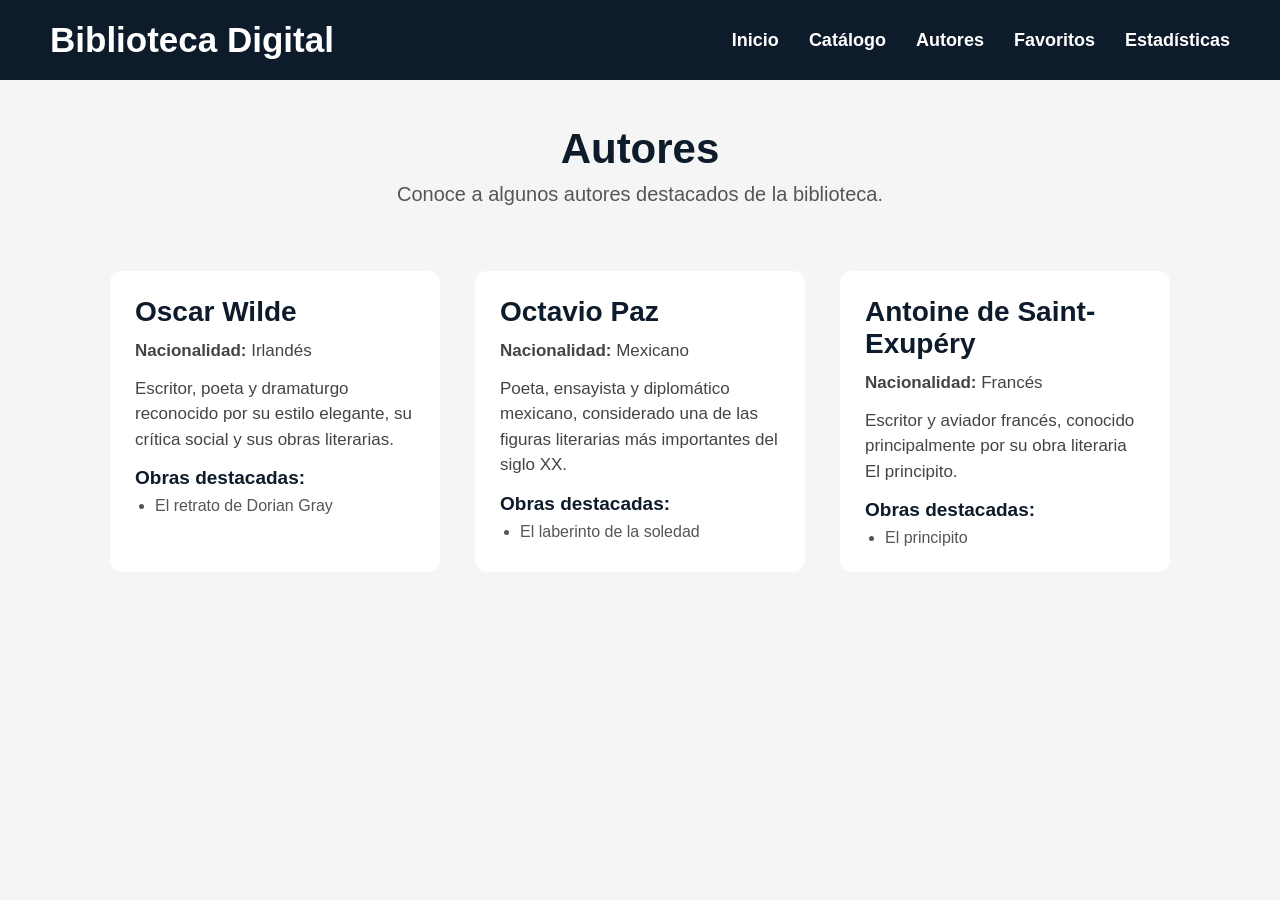
==== HTML/autores.html @ ddaec532 "DiseñoPagina(aut, cata, det-lib, estad) - abrir pagina en pages" ====
<!DOCTYPE html>
<html lang="es">
<head>
    <meta charset="UTF-8">
    <meta name="viewport" content="width=device-width, initial-scale=1.0">
    <title>Autores</title>
    <link rel="stylesheet" href="../CSS/autores.css">
</head>
<body>
    <header>
        <div class="logo">
            <h1>Biblioteca Digital</h1>
        </div>
        <nav>
            <a href="../index.html">Inicio</a>
            <a href="catalogo.html">Catálogo</a>
            <a href="autores.html">Autores</a>
            <a href="favoritos.html">Favoritos</a>
            <a href="estadisticas.html">Estadísticas</a>
        </nav>
    </header>
    <main>
        <section class="titulo-autores">
            <h2>Autores</h2>
            <p>Conoce a algunos autores destacados de la biblioteca.</p>
        </section>
        <section class="contenedor-autores">
            <div class="autor">
                <h3>Oscar Wilde</h3>
                <p><strong>Nacionalidad:</strong> Irlandés</p>
                <p>
                    Escritor, poeta y dramaturgo reconocido por su estilo elegante,
                    su crítica social y sus obras literarias.
                </p>
                <h4>Obras destacadas:</h4>
                <ul>
                    <li>El retrato de Dorian Gray</li>
                </ul>
            </div>
            <div class="autor">
                <h3>Octavio Paz</h3>
                <p><strong>Nacionalidad:</strong> Mexicano</p>
                <p>
                    Poeta, ensayista y diplomático mexicano, considerado una de las
                    figuras literarias más importantes del siglo XX.
                </p>
                <h4>Obras destacadas:</h4>
                <ul>
                    <li>El laberinto de la soledad</li>
                </ul>
            </div>
            <div class="autor">
                <h3>Antoine de Saint-Exupéry</h3>
                <p><strong>Nacionalidad:</strong> Francés</p>
                <p>
                    Escritor y aviador francés, conocido principalmente por su obra
                    literaria El principito.
                </p>
                <h4>Obras destacadas:</h4>
                <ul>
                    <li>El principito</li>
                </ul>
            </div>
        </section>
    </main>
</body>
</html>
---- CSS/autores.css ----
* {
    margin: 0;
    padding: 0;
    box-sizing: border-box;
}

body {
    font-family: Arial, Helvetica, sans-serif;
    background-color: #f5f5f5;
}

header {
    background-color: #0d1b2a;
    color: white;
    padding: 20px 50px;

    display: flex;
    justify-content: space-between;
    align-items: center;
}

.logo h1 {
    font-size: 35px;
}

nav {
    display: flex;
    gap: 30px;
}

nav a {
    color: white;
    text-decoration: none;
    font-size: 18px;
    font-weight: bold;
}

nav a:hover {
    color: #c7d3e0;
}

.titulo-autores {
    text-align: center;
    padding: 45px 20px;
}

.titulo-autores h2 {
    font-size: 42px;
    color: #0d1b2a;
}

.titulo-autores p {
    font-size: 20px;
    color: #555;
    margin-top: 10px;
}

.contenedor-autores {
    display: flex;
    justify-content: center;
    gap: 35px;
    flex-wrap: wrap;

    padding: 20px 60px 60px;
}

.autor {
    background-color: white;
    width: 330px;
    padding: 25px;
    border-radius: 12px;
}

.autor h3 {
    font-size: 28px;
    color: #0d1b2a;
    margin-bottom: 10px;
}

.autor p {
    font-size: 17px;
    color: #444;
    line-height: 1.5;
    margin-bottom: 12px;
}

.autor h4 {
    font-size: 19px;
    color: #0d1b2a;
    margin-top: 15px;
    margin-bottom: 8px;
}

.autor ul {
    padding-left: 20px;
}

.autor li {
    color: #555;
    font-size: 16px;
}
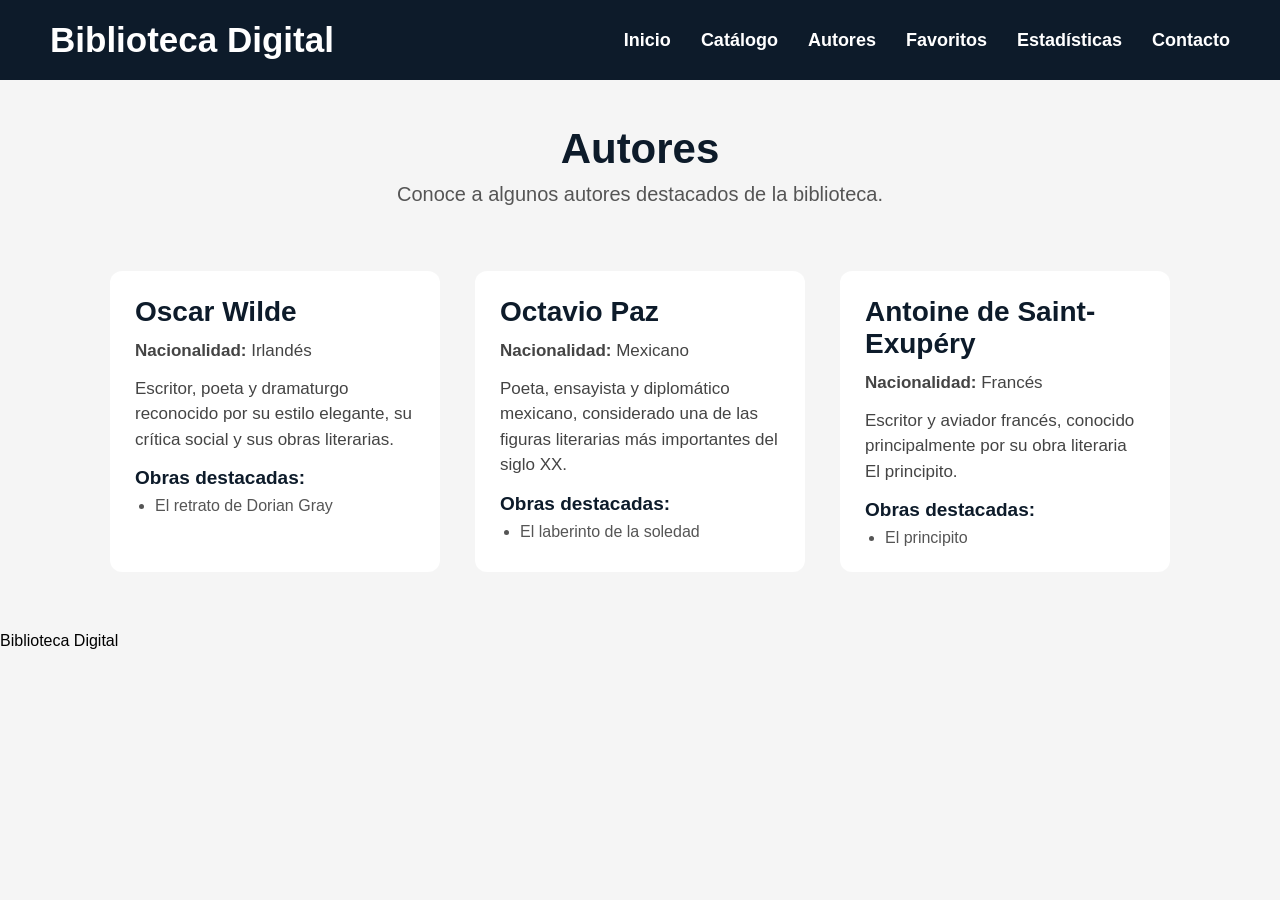
==== commit 7a4a2b5f: "datos en tablas, pagina favoritos y contacto" ====
--- a/HTML/autores.html
+++ b/HTML/autores.html
@@ -17,6 +17,7 @@
             <a href="autores.html">Autores</a>
             <a href="favoritos.html">Favoritos</a>
             <a href="estadisticas.html">Estadísticas</a>
+            <a href="contacto.html">Contacto</a>
         </nav>
     </header>
     <main>
@@ -63,5 +64,8 @@
             </div>
         </section>
     </main>
+    <footer>
+        <p>Biblioteca Digital</p>
+    </footer>
 </body>
 </html>
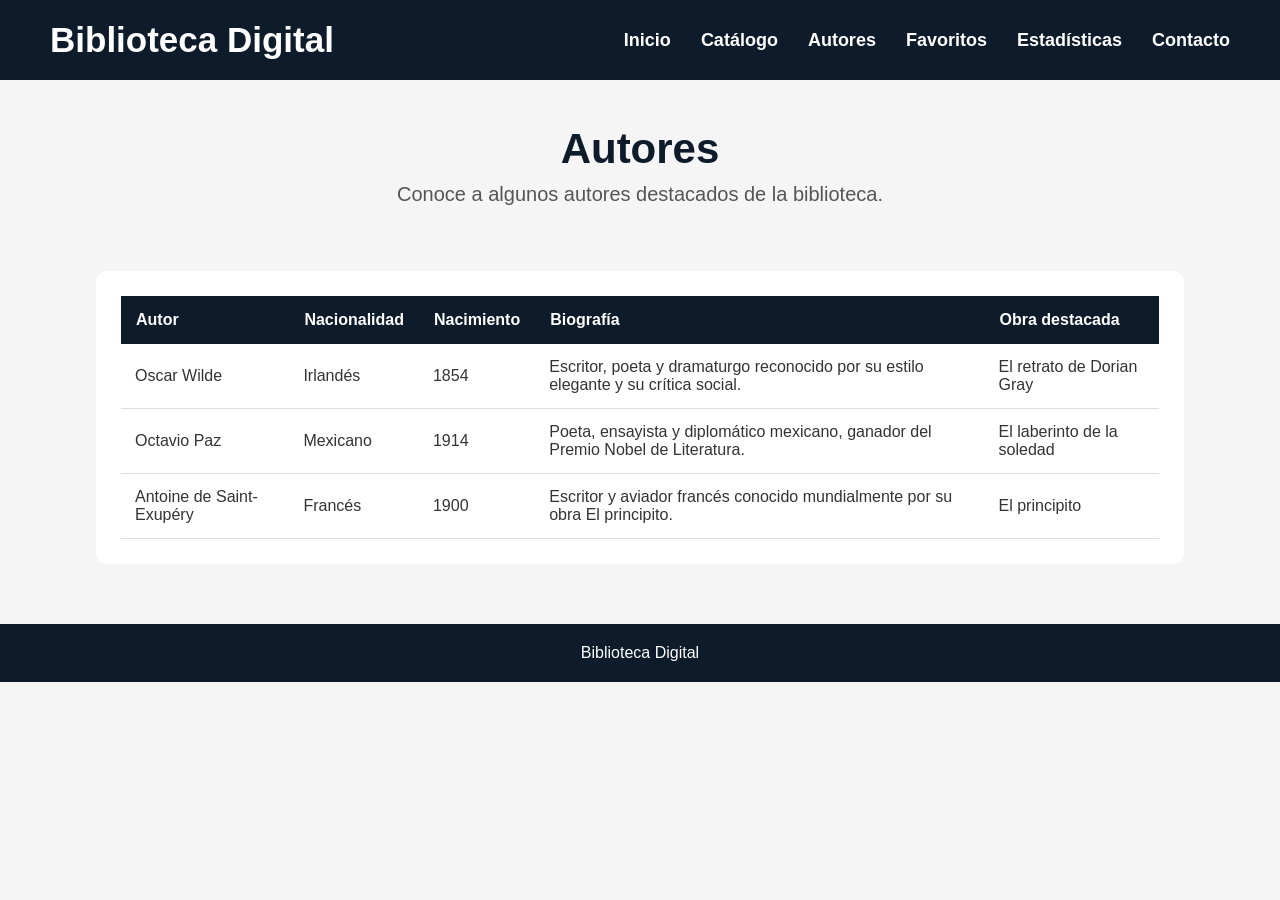
==== commit d80aadec: "implementacion XML en todo el proyecto" ====
--- a/HTML/autores.html
+++ b/HTML/autores.html
@@ -1,11 +1,13 @@
 <!DOCTYPE html>
 <html lang="es">
+
 <head>
     <meta charset="UTF-8">
     <meta name="viewport" content="width=device-width, initial-scale=1.0">
     <title>Autores</title>
     <link rel="stylesheet" href="../CSS/autores.css">
 </head>
+
 <body>
     <header>
         <div class="logo">
@@ -25,47 +27,26 @@
             <h2>Autores</h2>
             <p>Conoce a algunos autores destacados de la biblioteca.</p>
         </section>
-        <section class="contenedor-autores">
-            <div class="autor">
-                <h3>Oscar Wilde</h3>
-                <p><strong>Nacionalidad:</strong> Irlandés</p>
-                <p>
-                    Escritor, poeta y dramaturgo reconocido por su estilo elegante,
-                    su crítica social y sus obras literarias.
-                </p>
-                <h4>Obras destacadas:</h4>
-                <ul>
-                    <li>El retrato de Dorian Gray</li>
-                </ul>
-            </div>
-            <div class="autor">
-                <h3>Octavio Paz</h3>
-                <p><strong>Nacionalidad:</strong> Mexicano</p>
-                <p>
-                    Poeta, ensayista y diplomático mexicano, considerado una de las
-                    figuras literarias más importantes del siglo XX.
-                </p>
-                <h4>Obras destacadas:</h4>
-                <ul>
-                    <li>El laberinto de la soledad</li>
-                </ul>
-            </div>
-            <div class="autor">
-                <h3>Antoine de Saint-Exupéry</h3>
-                <p><strong>Nacionalidad:</strong> Francés</p>
-                <p>
-                    Escritor y aviador francés, conocido principalmente por su obra
-                    literaria El principito.
-                </p>
-                <h4>Obras destacadas:</h4>
-                <ul>
-                    <li>El principito</li>
-                </ul>
-            </div>
+        <section class="tabla-autores">
+            <table>
+                <thead>
+                    <tr>
+                        <th>Autor</th>
+                        <th>Nacionalidad</th>
+                        <th>Nacimiento</th>
+                        <th>Biografía</th>
+                        <th>Obra destacada</th>
+                    </tr>
+                </thead>
+                <tbody id="tablaAutores"></tbody>
+            </table>
         </section>
     </main>
     <footer>
         <p>Biblioteca Digital</p>
     </footer>
+
+    <script src="../JavaScript/autores.js"></script>
 </body>
+
 </html>
--- a/CSS/autores.css
+++ b/CSS/autores.css
@@ -55,47 +55,41 @@
     margin-top: 10px;
 }
 
-.contenedor-autores {
-    display: flex;
-    justify-content: center;
-    gap: 35px;
-    flex-wrap: wrap;
 
-    padding: 20px 60px 60px;
-}
-
-.autor {
+.tabla-autores {
+    width: 85%;
+    margin: 20px auto 60px;
     background-color: white;
-    width: 330px;
     padding: 25px;
     border-radius: 12px;
 }
 
-.autor h3 {
-    font-size: 28px;
-    color: #0d1b2a;
-    margin-bottom: 10px;
+.tabla-autores table {
+    width: 100%;
+    border-collapse: collapse;
 }
 
-.autor p {
-    font-size: 17px;
-    color: #444;
-    line-height: 1.5;
-    margin-bottom: 12px;
+.tabla-autores th {
+    background-color: #0d1b2a;
+    color: white;
+    padding: 15px;
+    text-align: left;
 }
 
-.autor h4 {
-    font-size: 19px;
-    color: #0d1b2a;
-    margin-top: 15px;
-    margin-bottom: 8px;
+.tabla-autores td {
+    padding: 14px;
+    border-bottom: 1px solid #ddd;
+    color: #333;
 }
 
-.autor ul {
-    padding-left: 20px;
+.tabla-autores tr:hover {
+    background-color: #f0f4f8;
 }
 
-.autor li {
-    color: #555;
-    font-size: 16px;
+
+footer {
+    background-color: #0d1b2a;
+    color: white;
+    text-align: center;
+    padding: 20px;
 }
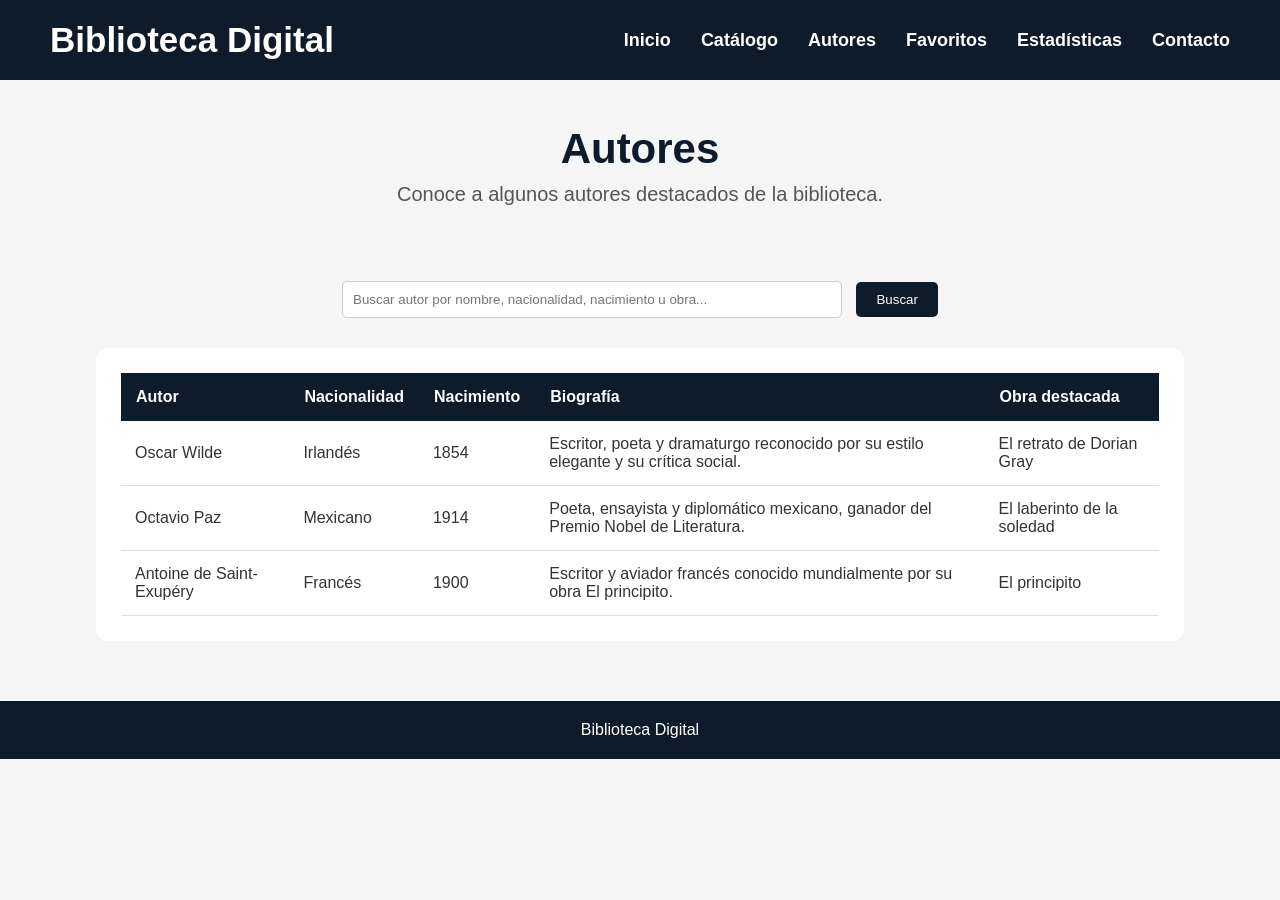
==== commit 08ca945c: "implementacion filtros y media querys" ====
--- a/HTML/autores.html
+++ b/HTML/autores.html
@@ -27,6 +27,12 @@
             <h2>Autores</h2>
             <p>Conoce a algunos autores destacados de la biblioteca.</p>
         </section>
+
+        <section class="busqueda">
+            <input type="text" id="buscarAutor" placeholder="Buscar autor por nombre, nacionalidad, nacimiento u obra...">
+            <button id="btnBuscar">Buscar</button>
+        </section>
+
         <section class="tabla-autores">
             <table>
                 <thead>
--- a/CSS/autores.css
+++ b/CSS/autores.css
@@ -86,10 +86,85 @@
     background-color: #f0f4f8;
 }
 
+.busqueda {
+    text-align: center;
+    margin: 30px 0;
+}
+
+.busqueda input {
+    padding: 10px;
+    width: 500px;
+    border: 1px solid #ccc;
+    border-radius: 5px;
+}
+
+.busqueda button {
+    padding: 10px 20px;
+    margin-left: 10px;
+    background-color: #0d1b2a;
+    color: white;
+    border: none;
+    border-radius: 5px;
+    cursor: pointer;
+}
+
+.busqueda button:hover {
+    background-color: #1b263b;
+}
+
 
 footer {
     background-color: #0d1b2a;
     color: white;
     text-align: center;
     padding: 20px;
+}
+
+
+
+/*AQUI EMPIEZA EL MEDIA QUERY*/
+
+@media(max-width: 768px){
+
+    header{
+        flex-direction: column;
+        gap: 15px;
+        text-align: center;
+    }
+
+    nav{
+        flex-direction: column;
+        gap: 10px;
+    }
+
+    .logo h1{
+        font-size: 28px;
+    }
+
+    table{
+        font-size: 14px;
+    }
+
+    th, td{
+        padding: 10px;
+    }
+
+    img{
+        max-width: 100%;
+    }
+    
+    .tabla-autores{
+        width: 95%;
+        overflow-x: auto;
+    }
+
+    .busqueda input{
+        width: 80%;
+        margin-bottom: 10px;
+    }
+
+    .busqueda button{
+        width: 80%;
+        margin-left: 0;
+    }
 }
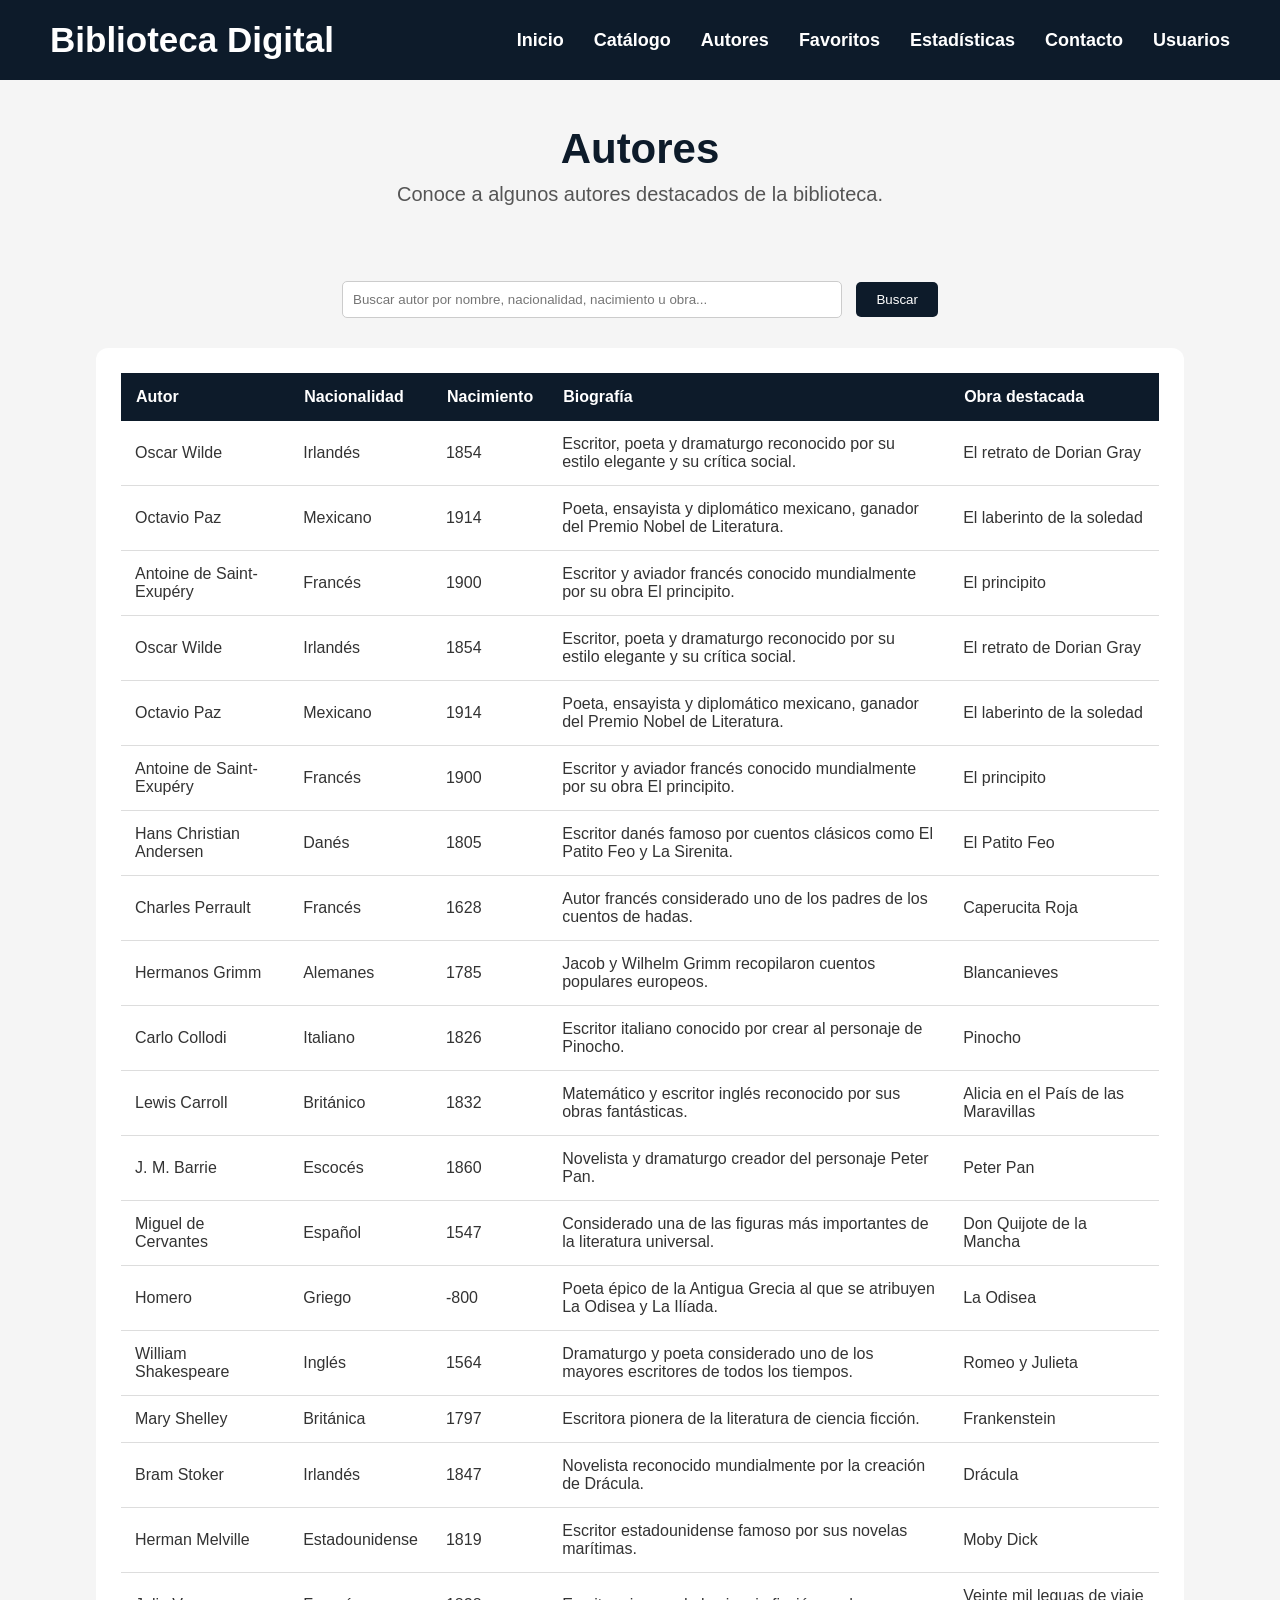
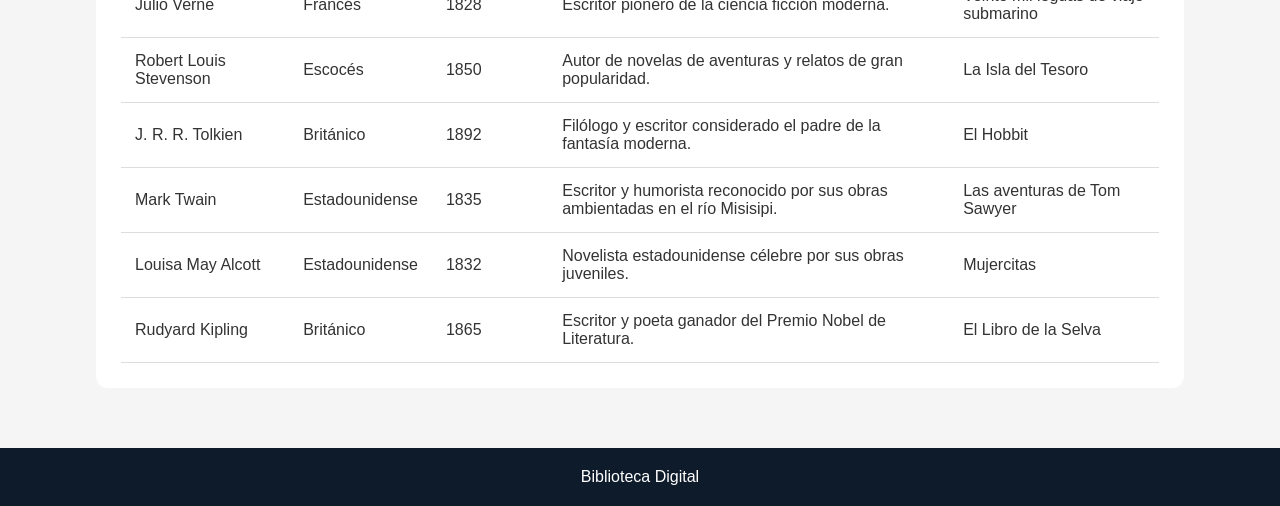
==== commit 0341d966: "media query, prueba vista telefono, tabla a tarjetas" ====
--- a/HTML/autores.html
+++ b/HTML/autores.html
@@ -1,13 +1,11 @@
 <!DOCTYPE html>
 <html lang="es">
-
 <head>
     <meta charset="UTF-8">
     <meta name="viewport" content="width=device-width, initial-scale=1.0">
     <title>Autores</title>
     <link rel="stylesheet" href="../CSS/autores.css">
 </head>
-
 <body>
     <header>
         <div class="logo">
@@ -20,6 +18,7 @@
             <a href="favoritos.html">Favoritos</a>
             <a href="estadisticas.html">Estadísticas</a>
             <a href="contacto.html">Contacto</a>
+            <a href="usuarios.html">Usuarios</a>
         </nav>
     </header>
     <main>
